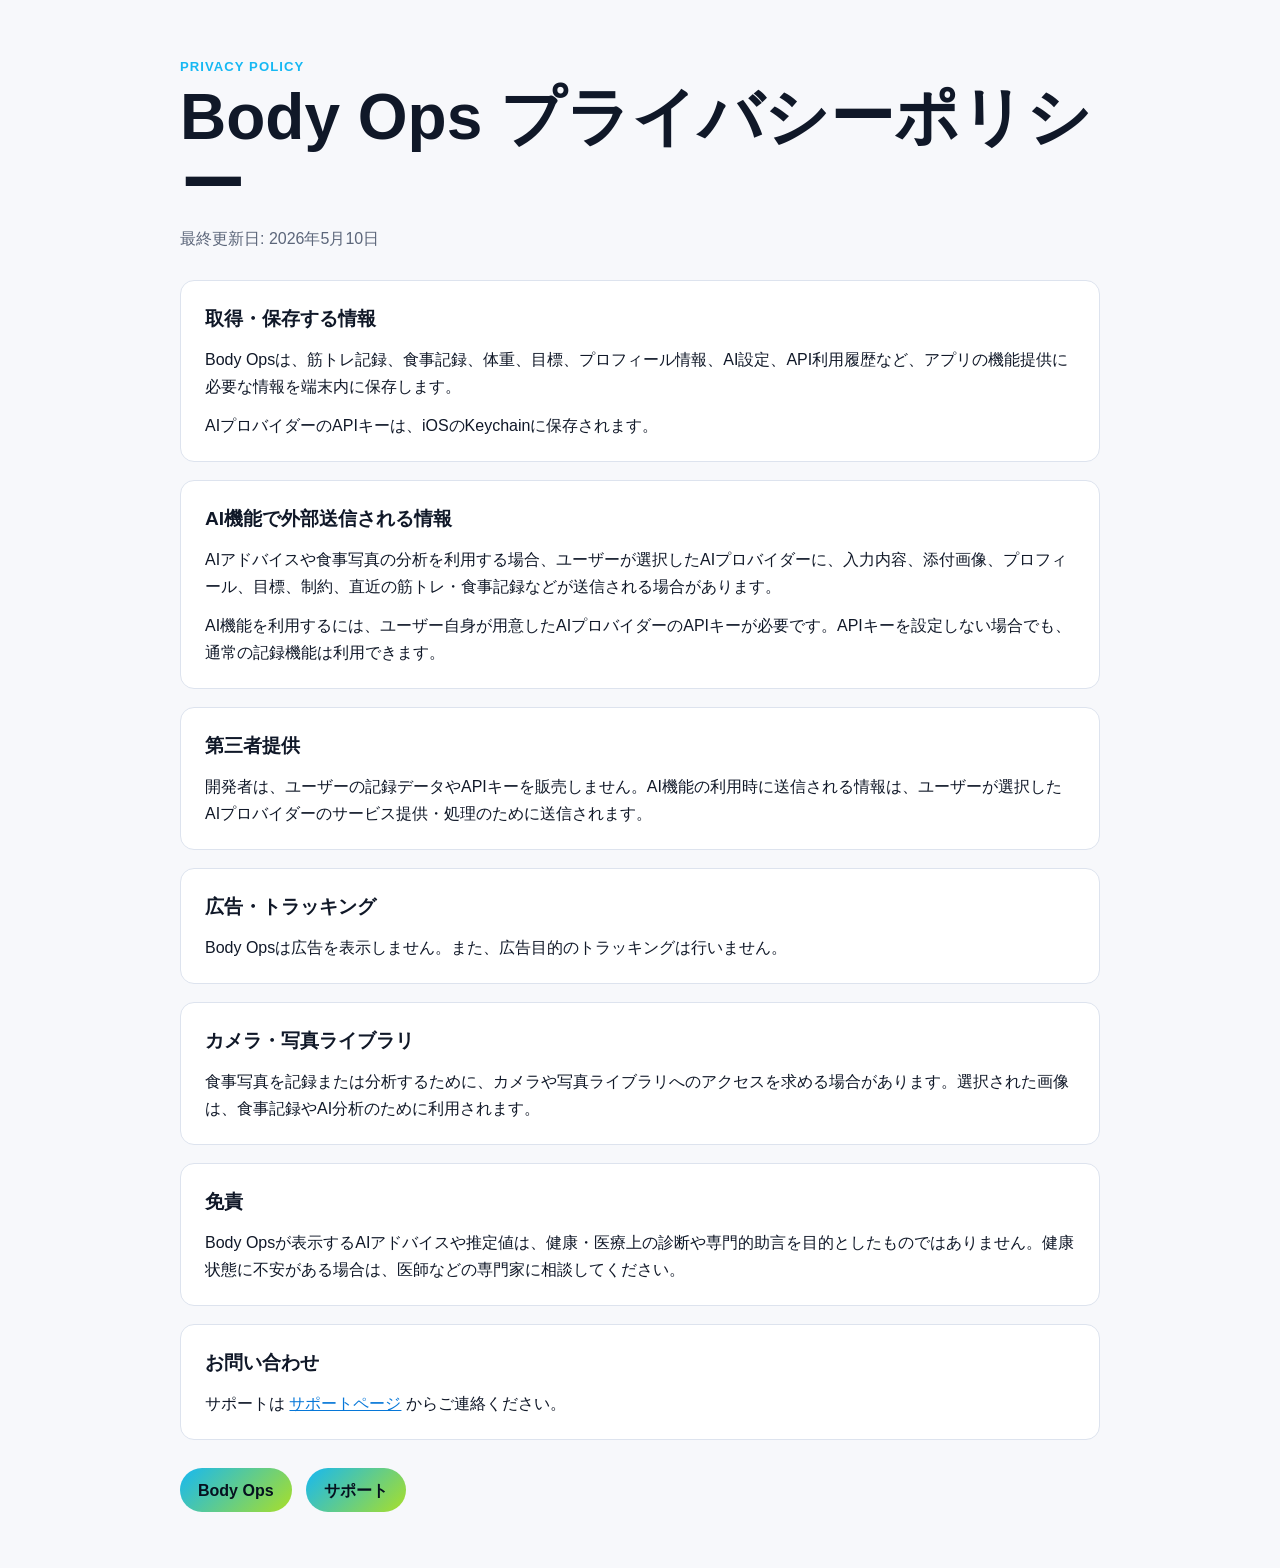
==== docs/privacy.html @ ed213e7b "Prepare Body Ops for App Store submission" ====
<!doctype html>
<html lang="ja">
<head>
  <meta charset="utf-8">
  <meta name="viewport" content="width=device-width, initial-scale=1">
  <title>Body Ops プライバシーポリシー</title>
  <link rel="stylesheet" href="./styles.css">
</head>
<body>
  <main class="page">
    <p class="eyebrow">Privacy Policy</p>
    <h1>Body Ops プライバシーポリシー</h1>
    <p class="updated">最終更新日: 2026年5月10日</p>

    <section class="content">
      <h2>取得・保存する情報</h2>
      <p>Body Opsは、筋トレ記録、食事記録、体重、目標、プロフィール情報、AI設定、API利用履歴など、アプリの機能提供に必要な情報を端末内に保存します。</p>
      <p>AIプロバイダーのAPIキーは、iOSのKeychainに保存されます。</p>
    </section>

    <section class="content">
      <h2>AI機能で外部送信される情報</h2>
      <p>AIアドバイスや食事写真の分析を利用する場合、ユーザーが選択したAIプロバイダーに、入力内容、添付画像、プロフィール、目標、制約、直近の筋トレ・食事記録などが送信される場合があります。</p>
      <p>AI機能を利用するには、ユーザー自身が用意したAIプロバイダーのAPIキーが必要です。APIキーを設定しない場合でも、通常の記録機能は利用できます。</p>
    </section>

    <section class="content">
      <h2>第三者提供</h2>
      <p>開発者は、ユーザーの記録データやAPIキーを販売しません。AI機能の利用時に送信される情報は、ユーザーが選択したAIプロバイダーのサービス提供・処理のために送信されます。</p>
    </section>

    <section class="content">
      <h2>広告・トラッキング</h2>
      <p>Body Opsは広告を表示しません。また、広告目的のトラッキングは行いません。</p>
    </section>

    <section class="content">
      <h2>カメラ・写真ライブラリ</h2>
      <p>食事写真を記録または分析するために、カメラや写真ライブラリへのアクセスを求める場合があります。選択された画像は、食事記録やAI分析のために利用されます。</p>
    </section>

    <section class="content">
      <h2>免責</h2>
      <p>Body Opsが表示するAIアドバイスや推定値は、健康・医療上の診断や専門的助言を目的としたものではありません。健康状態に不安がある場合は、医師などの専門家に相談してください。</p>
    </section>

    <section class="content">
      <h2>お問い合わせ</h2>
      <p>サポートは <a href="./support.html">サポートページ</a> からご連絡ください。</p>
    </section>

    <nav class="links" aria-label="Body Ops links">
      <a href="./index.html">Body Ops</a>
      <a href="./support.html">サポート</a>
    </nav>
  </main>
</body>
</html>
---- docs/styles.css ----
:root {
  color-scheme: light dark;
  --bg: #f7f8fb;
  --text: #101828;
  --muted: #5c667a;
  --panel: #ffffff;
  --line: #dde3ee;
  --accent: #16b8f3;
  --accent-2: #a9df28;
}

@media (prefers-color-scheme: dark) {
  :root {
    --bg: #07111f;
    --text: #f5f8ff;
    --muted: #a9b4c7;
    --panel: #0d1a2a;
    --line: #23344d;
  }
}

* {
  box-sizing: border-box;
}

body {
  margin: 0;
  background: var(--bg);
  color: var(--text);
  font-family: -apple-system, BlinkMacSystemFont, "Helvetica Neue", "Hiragino Sans", "Yu Gothic", sans-serif;
  line-height: 1.7;
}

a {
  color: #0677d8;
}

.page {
  width: min(920px, calc(100% - 32px));
  margin: 0 auto;
  padding: 56px 0;
}

.hero {
  display: grid;
  grid-template-columns: 132px 1fr;
  gap: 28px;
  align-items: center;
  margin-bottom: 32px;
}

.icon-wrap {
  width: 132px;
  height: 132px;
  border-radius: 30px;
  overflow: hidden;
  box-shadow: 0 18px 44px rgba(0, 26, 60, 0.2);
}

.icon-wrap img {
  width: 100%;
  height: 100%;
  display: block;
}

.eyebrow {
  margin: 0 0 6px;
  color: var(--accent);
  font-size: 0.82rem;
  font-weight: 700;
  letter-spacing: 0.08em;
  text-transform: uppercase;
}

h1 {
  margin: 0 0 10px;
  font-size: clamp(2.1rem, 5vw, 4rem);
  line-height: 1.05;
}

h2 {
  margin: 0 0 10px;
  font-size: 1.2rem;
}

.lead {
  margin: 0;
  color: var(--muted);
  font-size: 1.12rem;
}

.updated {
  margin: -4px 0 28px;
  color: var(--muted);
}

.content {
  margin: 18px 0;
  padding: 22px 24px;
  background: var(--panel);
  border: 1px solid var(--line);
  border-radius: 14px;
}

.content p,
.content ul {
  margin: 0;
}

.content p + p {
  margin-top: 12px;
}

ul {
  padding-left: 1.3em;
}

.links {
  display: flex;
  flex-wrap: wrap;
  gap: 14px;
  margin-top: 28px;
}

.links a,
.button {
  display: inline-flex;
  align-items: center;
  min-height: 44px;
  padding: 0 18px;
  border-radius: 999px;
  background: linear-gradient(135deg, var(--accent), var(--accent-2));
  color: #06111f;
  font-weight: 700;
  text-decoration: none;
}

@media (max-width: 620px) {
  .page {
    padding: 34px 0;
  }

  .hero {
    grid-template-columns: 88px 1fr;
    gap: 18px;
  }

  .icon-wrap {
    width: 88px;
    height: 88px;
    border-radius: 20px;
  }
}
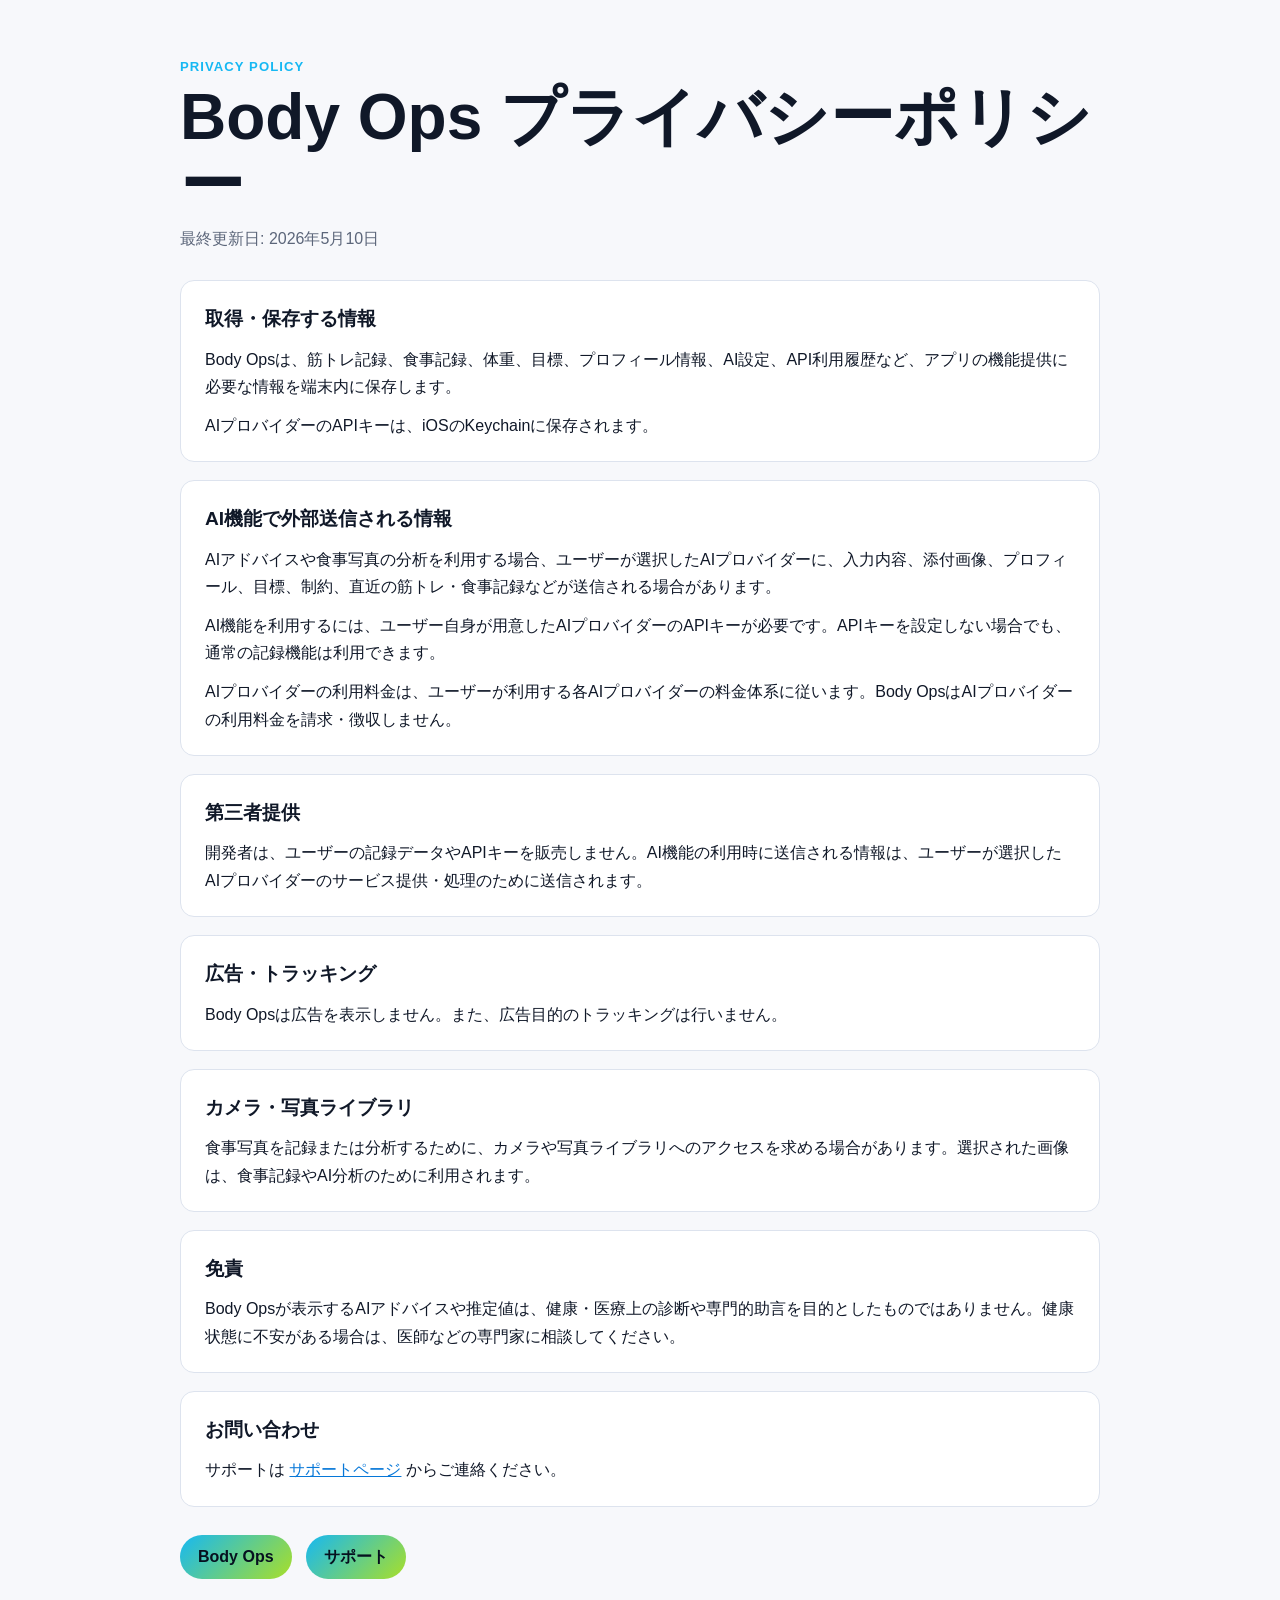
==== commit a2c2653d: "Clarify AI provider billing" ====
--- a/docs/privacy.html
+++ b/docs/privacy.html
@@ -22,6 +22,7 @@
       <h2>AI機能で外部送信される情報</h2>
       <p>AIアドバイスや食事写真の分析を利用する場合、ユーザーが選択したAIプロバイダーに、入力内容、添付画像、プロフィール、目標、制約、直近の筋トレ・食事記録などが送信される場合があります。</p>
       <p>AI機能を利用するには、ユーザー自身が用意したAIプロバイダーのAPIキーが必要です。APIキーを設定しない場合でも、通常の記録機能は利用できます。</p>
+      <p>AIプロバイダーの利用料金は、ユーザーが利用する各AIプロバイダーの料金体系に従います。Body OpsはAIプロバイダーの利用料金を請求・徴収しません。</p>
     </section>
 
     <section class="content">
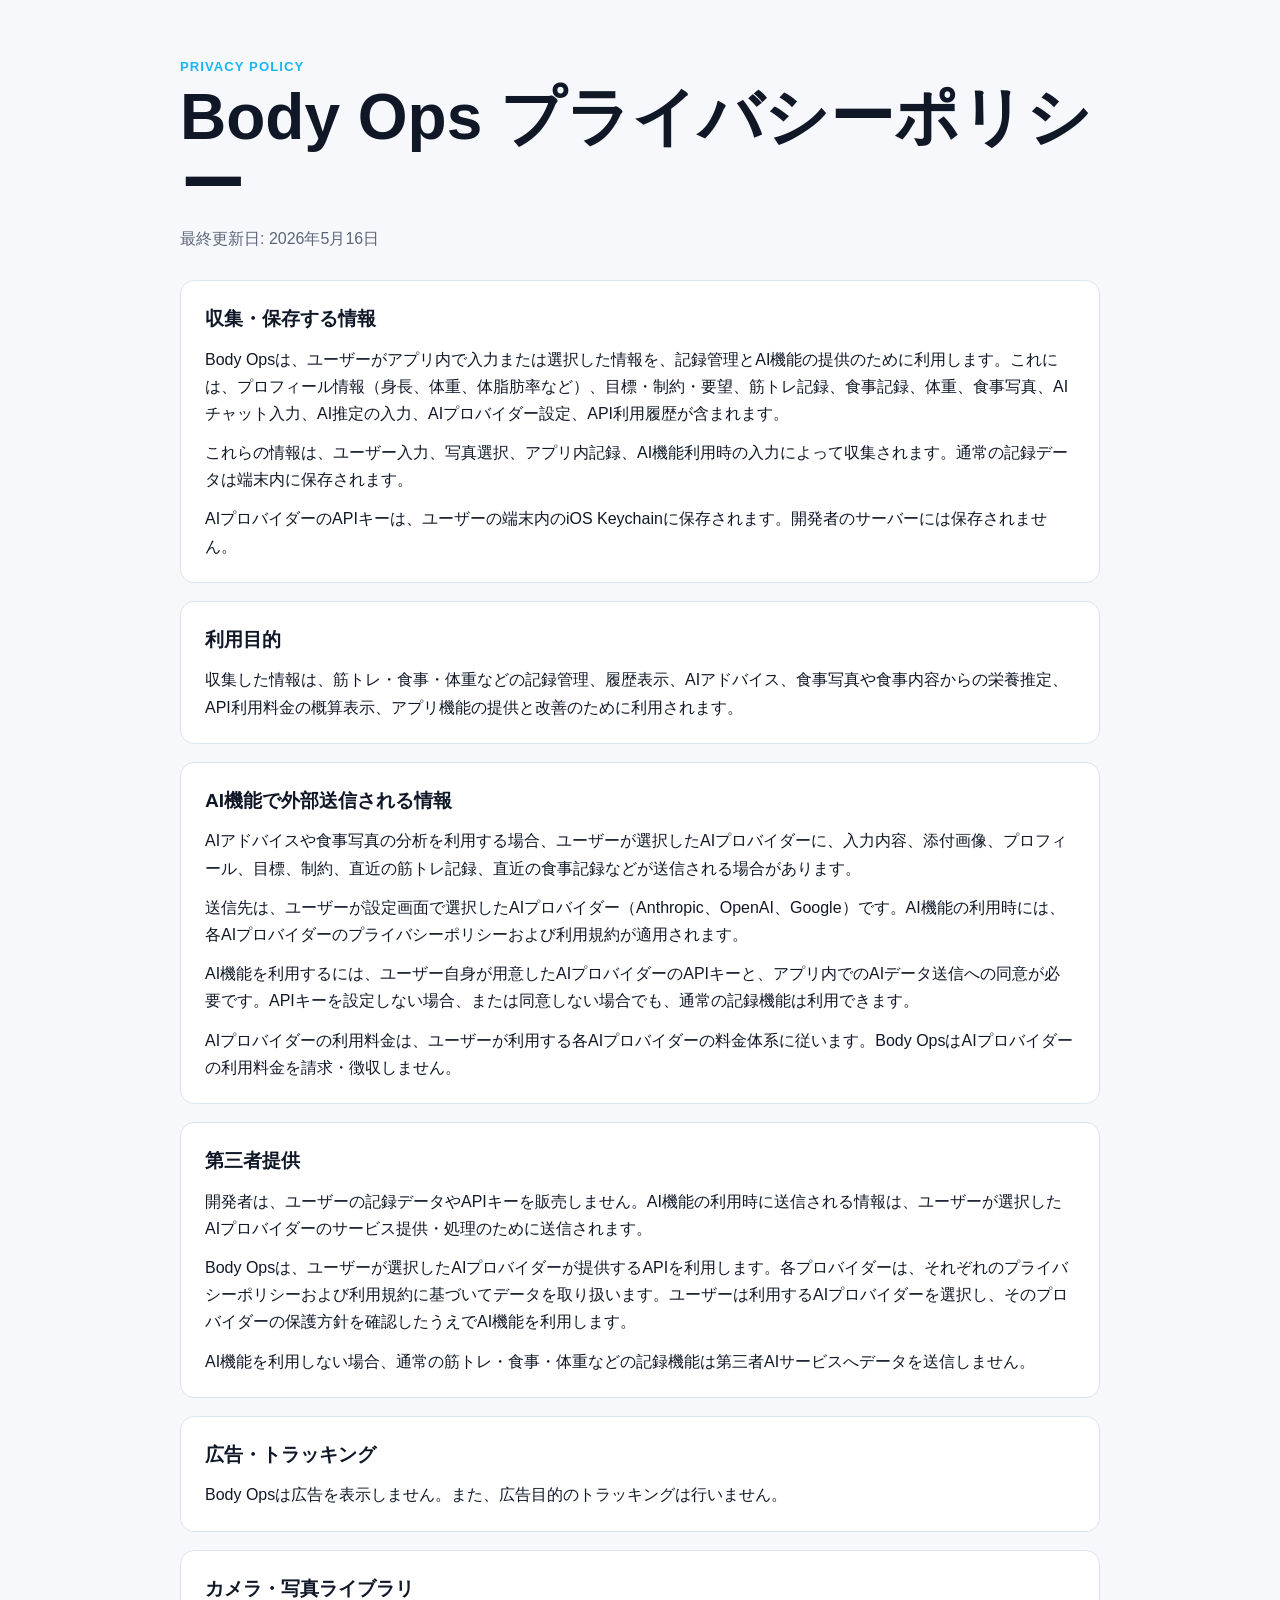
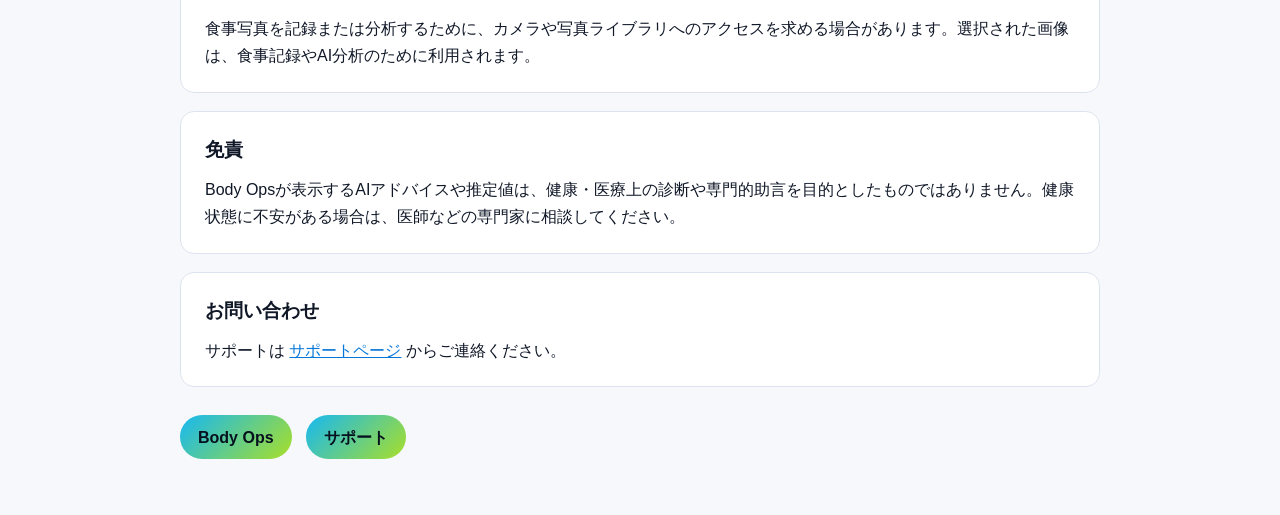
==== commit 6d356895: "Address App Review privacy and health guidance" ====
--- a/docs/privacy.html
+++ b/docs/privacy.html
@@ -10,24 +10,33 @@
   <main class="page">
     <p class="eyebrow">Privacy Policy</p>
     <h1>Body Ops プライバシーポリシー</h1>
-    <p class="updated">最終更新日: 2026年5月10日</p>
+    <p class="updated">最終更新日: 2026年5月16日</p>
 
     <section class="content">
-      <h2>取得・保存する情報</h2>
-      <p>Body Opsは、筋トレ記録、食事記録、体重、目標、プロフィール情報、AI設定、API利用履歴など、アプリの機能提供に必要な情報を端末内に保存します。</p>
-      <p>AIプロバイダーのAPIキーは、iOSのKeychainに保存されます。</p>
+      <h2>収集・保存する情報</h2>
+      <p>Body Opsは、ユーザーがアプリ内で入力または選択した情報を、記録管理とAI機能の提供のために利用します。これには、プロフィール情報（身長、体重、体脂肪率など）、目標・制約・要望、筋トレ記録、食事記録、体重、食事写真、AIチャット入力、AI推定の入力、AIプロバイダー設定、API利用履歴が含まれます。</p>
+      <p>これらの情報は、ユーザー入力、写真選択、アプリ内記録、AI機能利用時の入力によって収集されます。通常の記録データは端末内に保存されます。</p>
+      <p>AIプロバイダーのAPIキーは、ユーザーの端末内のiOS Keychainに保存されます。開発者のサーバーには保存されません。</p>
+    </section>
+
+    <section class="content">
+      <h2>利用目的</h2>
+      <p>収集した情報は、筋トレ・食事・体重などの記録管理、履歴表示、AIアドバイス、食事写真や食事内容からの栄養推定、API利用料金の概算表示、アプリ機能の提供と改善のために利用されます。</p>
     </section>
 
     <section class="content">
       <h2>AI機能で外部送信される情報</h2>
-      <p>AIアドバイスや食事写真の分析を利用する場合、ユーザーが選択したAIプロバイダーに、入力内容、添付画像、プロフィール、目標、制約、直近の筋トレ・食事記録などが送信される場合があります。</p>
-      <p>AI機能を利用するには、ユーザー自身が用意したAIプロバイダーのAPIキーが必要です。APIキーを設定しない場合でも、通常の記録機能は利用できます。</p>
+      <p>AIアドバイスや食事写真の分析を利用する場合、ユーザーが選択したAIプロバイダーに、入力内容、添付画像、プロフィール、目標、制約、直近の筋トレ記録、直近の食事記録などが送信される場合があります。</p>
+      <p>送信先は、ユーザーが設定画面で選択したAIプロバイダー（Anthropic、OpenAI、Google）です。AI機能の利用時には、各AIプロバイダーのプライバシーポリシーおよび利用規約が適用されます。</p>
+      <p>AI機能を利用するには、ユーザー自身が用意したAIプロバイダーのAPIキーと、アプリ内でのAIデータ送信への同意が必要です。APIキーを設定しない場合、または同意しない場合でも、通常の記録機能は利用できます。</p>
       <p>AIプロバイダーの利用料金は、ユーザーが利用する各AIプロバイダーの料金体系に従います。Body OpsはAIプロバイダーの利用料金を請求・徴収しません。</p>
     </section>
 
     <section class="content">
       <h2>第三者提供</h2>
       <p>開発者は、ユーザーの記録データやAPIキーを販売しません。AI機能の利用時に送信される情報は、ユーザーが選択したAIプロバイダーのサービス提供・処理のために送信されます。</p>
+      <p>Body Opsは、ユーザーが選択したAIプロバイダーが提供するAPIを利用します。各プロバイダーは、それぞれのプライバシーポリシーおよび利用規約に基づいてデータを取り扱います。ユーザーは利用するAIプロバイダーを選択し、そのプロバイダーの保護方針を確認したうえでAI機能を利用します。</p>
+      <p>AI機能を利用しない場合、通常の筋トレ・食事・体重などの記録機能は第三者AIサービスへデータを送信しません。</p>
     </section>
 
     <section class="content">
